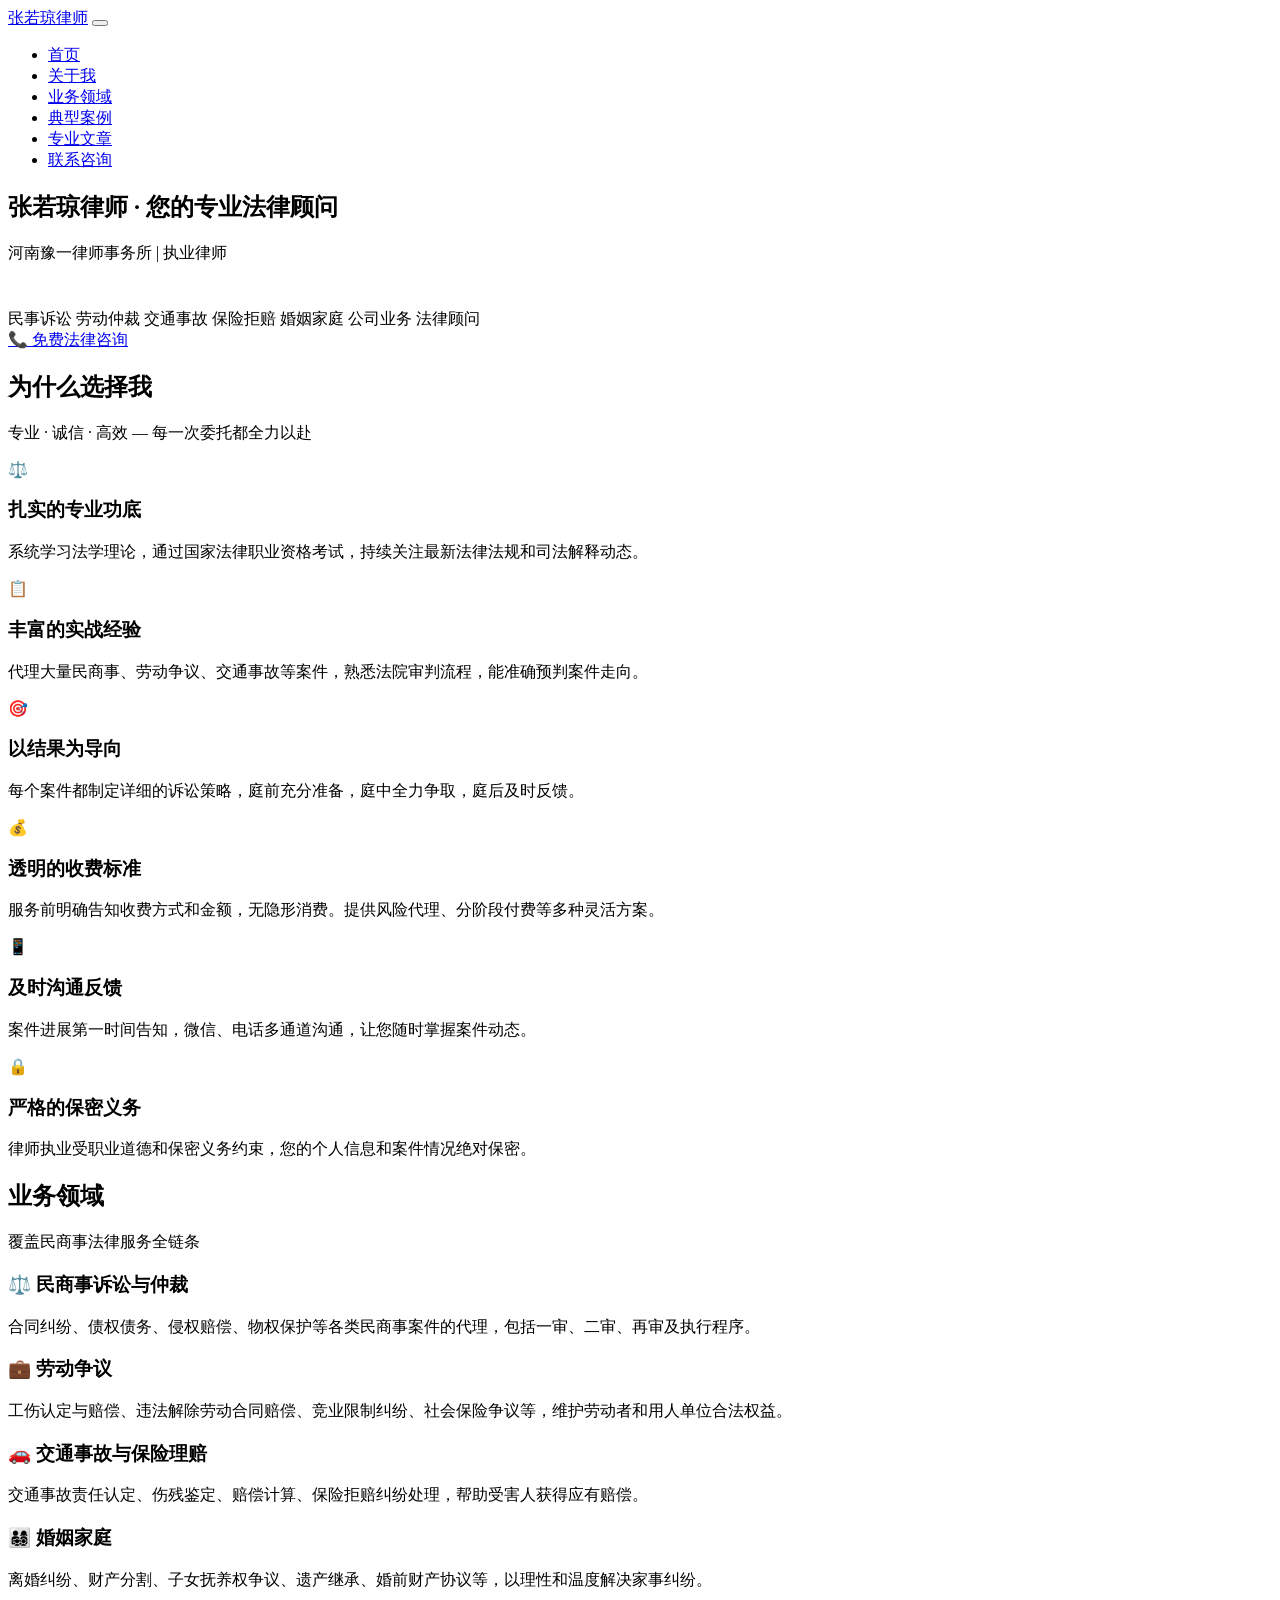
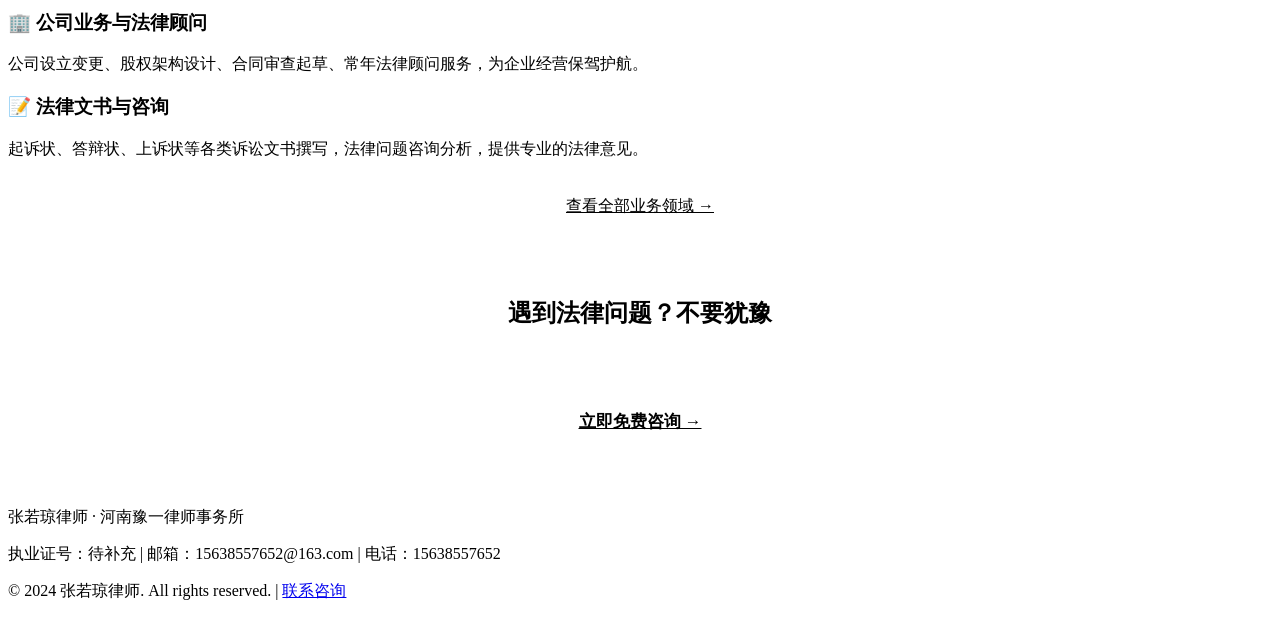
==== index.html @ 69d9a2ff "Add index.html" ====
<!DOCTYPE html>
<html lang="zh-CN">
<head>
  <meta charset="UTF-8">
  <meta name="viewport" content="width=device-width, initial-scale=1.0">
  <meta name="description" content="张若琼律师个人网站 — 专业民商事诉讼、劳动纠纷、交通事故、保险理赔、婚姻家庭、公司业务法律服务。免费法律咨询。">
  <meta name="keywords" content="张若琼,律师,民事诉讼,劳动争议,交通事故,保险拒赔,婚姻家庭,法律顾问,郑州律师">
  <title>张若琼律师 — 河南豫一律师事务所 | 专业法律服务</title>
  <link rel="stylesheet" href="css/style.css">
  <!-- Google Fonts -->
  <link rel="preconnect" href="https://fonts.googleapis.com">
  <link rel="preconnect" href="https://fonts.gstatic.com" crossorigin>
  <link href="https://fonts.googleapis.com/css2?family=Noto+Sans+SC:wght@400;500;600;700&family=Noto+Serif+SC:wght@600;700&display=swap" rel="stylesheet">
</head>
<body>
  <!-- ===== Header ===== -->
  <header class="site-header">
    <div class="header-inner">
      <a href="index.html" class="logo">张若琼<span>律师</span></a>

      <button class="hamburger" aria-label="导航菜单">
        <span></span><span></span><span></span>
      </button>

      <nav>
        <ul class="nav-links">
          <li><a href="index.html" class="active">首页</a></li>
          <li><a href="about.html">关于我</a></li>
          <li><a href="practice-areas.html">业务领域</a></li>
          <li><a href="cases.html">典型案例</a></li>
          <li><a href="articles.html">专业文章</a></li>
          <li><a href="contact.html">联系咨询</a></li>
        </ul>
      </nav>
    </div>
  </header>

  <!-- ===== Hero ===== -->
  <section class="hero">
    <div class="container">
      <h1>张若琼律师 · <span>您的专业法律顾问</span></h1>
      <p class="subtitle">河南豫一律师事务所 | 执业律师</p>
      <p class="subtitle" style="font-size:0.95rem;color:rgba(255,255,255,0.65);margin-bottom:8px;">专注民商事诉讼 · 劳动纠纷 · 交通事故 · 保险理赔 · 婚姻家庭 · 公司业务</p>
      <div class="tags">
        <span>民事诉讼</span>
        <span>劳动仲裁</span>
        <span>交通事故</span>
        <span>保险拒赔</span>
        <span>婚姻家庭</span>
        <span>公司业务</span>
        <span>法律顾问</span>
      </div>
      <a href="contact.html" class="cta">📞 免费法律咨询</a>
    </div>
  </section>

  <!-- ===== Why Choose ===== -->
  <section class="section">
    <div class="container">
      <h2 class="section-title">为什么选择我</h2>
      <p class="section-subtitle">专业 · 诚信 · 高效 — 每一次委托都全力以赴</p>

      <div class="features-grid">
        <div class="feature-card">
          <div class="icon">⚖️</div>
          <h3>扎实的专业功底</h3>
          <p>系统学习法学理论，通过国家法律职业资格考试，持续关注最新法律法规和司法解释动态。</p>
        </div>
        <div class="feature-card">
          <div class="icon">📋</div>
          <h3>丰富的实战经验</h3>
          <p>代理大量民商事、劳动争议、交通事故等案件，熟悉法院审判流程，能准确预判案件走向。</p>
        </div>
        <div class="feature-card">
          <div class="icon">🎯</div>
          <h3>以结果为导向</h3>
          <p>每个案件都制定详细的诉讼策略，庭前充分准备，庭中全力争取，庭后及时反馈。</p>
        </div>
        <div class="feature-card">
          <div class="icon">💰</div>
          <h3>透明的收费标准</h3>
          <p>服务前明确告知收费方式和金额，无隐形消费。提供风险代理、分阶段付费等多种灵活方案。</p>
        </div>
        <div class="feature-card">
          <div class="icon">📱</div>
          <h3>及时沟通反馈</h3>
          <p>案件进展第一时间告知，微信、电话多通道沟通，让您随时掌握案件动态。</p>
        </div>
        <div class="feature-card">
          <div class="icon">🔒</div>
          <h3>严格的保密义务</h3>
          <p>律师执业受职业道德和保密义务约束，您的个人信息和案件情况绝对保密。</p>
        </div>
      </div>
    </div>
  </section>

  <!-- ===== Practice Areas Preview ===== -->
  <section class="section section-alt">
    <div class="container">
      <h2 class="section-title">业务领域</h2>
      <p class="section-subtitle">覆盖民商事法律服务全链条</p>

      <div class="practice-list">
        <div class="practice-item">
          <h3>⚖️ 民商事诉讼与仲裁</h3>
          <p>合同纠纷、债权债务、侵权赔偿、物权保护等各类民商事案件的代理，包括一审、二审、再审及执行程序。</p>
        </div>
        <div class="practice-item">
          <h3>💼 劳动争议</h3>
          <p>工伤认定与赔偿、违法解除劳动合同赔偿、竞业限制纠纷、社会保险争议等，维护劳动者和用人单位合法权益。</p>
        </div>
        <div class="practice-item">
          <h3>🚗 交通事故与保险理赔</h3>
          <p>交通事故责任认定、伤残鉴定、赔偿计算、保险拒赔纠纷处理，帮助受害人获得应有赔偿。</p>
        </div>
        <div class="practice-item">
          <h3>👨‍👩‍👧‍👦 婚姻家庭</h3>
          <p>离婚纠纷、财产分割、子女抚养权争议、遗产继承、婚前财产协议等，以理性和温度解决家事纠纷。</p>
        </div>
        <div class="practice-item">
          <h3>🏢 公司业务与法律顾问</h3>
          <p>公司设立变更、股权架构设计、合同审查起草、常年法律顾问服务，为企业经营保驾护航。</p>
        </div>
        <div class="practice-item">
          <h3>📝 法律文书与咨询</h3>
          <p>起诉状、答辩状、上诉状等各类诉讼文书撰写，法律问题咨询分析，提供专业的法律意见。</p>
        </div>
      </div>

      <div style="text-align:center;margin-top:36px;">
        <a href="practice-areas.html" class="cta" style="background:var(--primary);color:var(--white);">查看全部业务领域 →</a>
      </div>
    </div>
  </section>

  <!-- ===== CTA Banner ===== -->
  <section style="background:linear-gradient(135deg,var(--primary),var(--primary-light));color:var(--white);padding:60px 0;text-align:center;">
    <div class="container">
      <h2 style="color:var(--white);font-family:var(--font-heading);margin-bottom:12px;">遇到法律问题？不要犹豫</h2>
      <p style="color:rgba(255,255,255,0.75);margin-bottom:28px;font-size:1.05rem;">首次咨询免费 · 7×24小时响应 · 严格的保密义务</p>
      <a href="contact.html" style="display:inline-block;background:var(--accent);color:var(--primary);padding:14px 44px;border-radius:var(--radius);font-size:1.05rem;font-weight:600;">立即免费咨询 →</a>
    </div>
  </section>

  <!-- ===== Footer ===== -->
  <footer class="site-footer">
    <div class="container">
      <div class="footer-brand">张若琼律师 · 河南豫一律师事务所</div>
      <p>执业证号：待补充 | 邮箱：15638557652@163.com | 电话：15638557652</p>
      <p style="margin-top:4px;">© 2024 张若琼律师. All rights reserved. | <a href="contact.html">联系咨询</a></p>
    </div>
  </footer>

  <script src="js/main.js"></script>
</body>
</html>
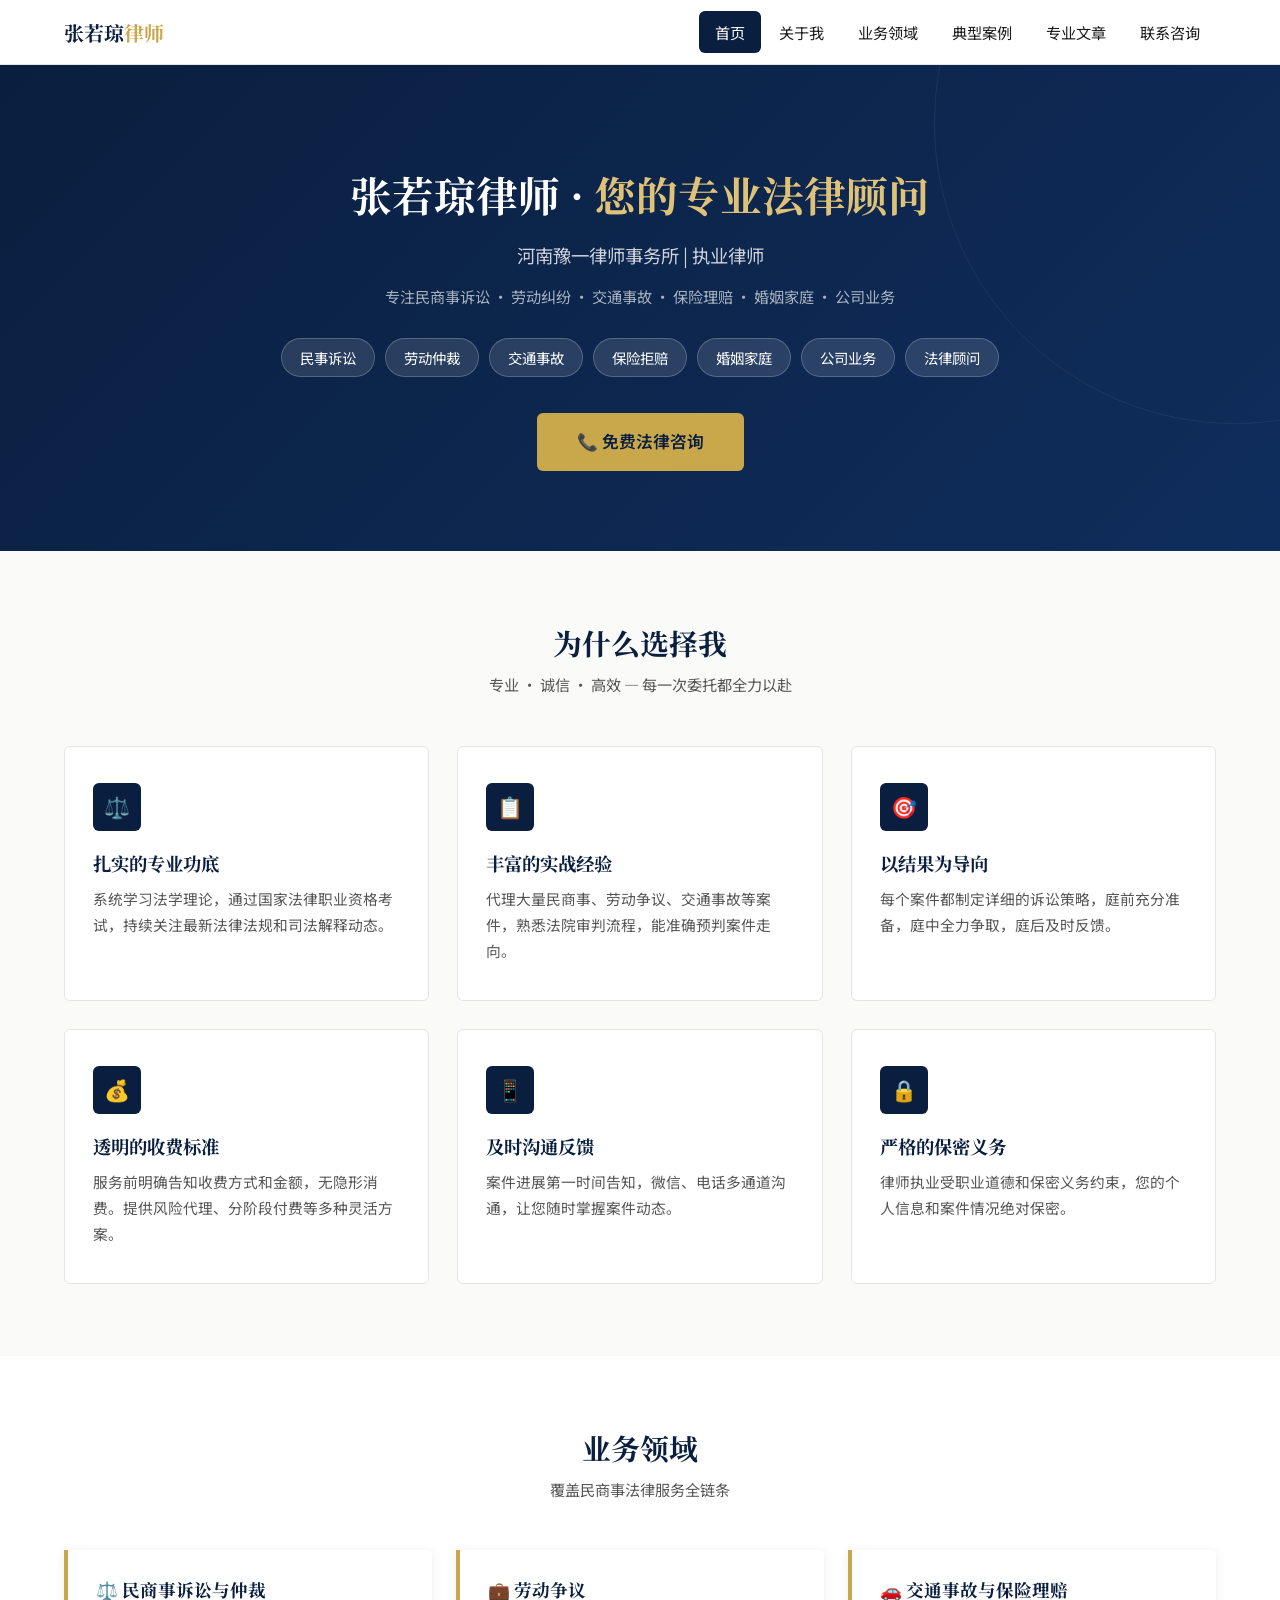
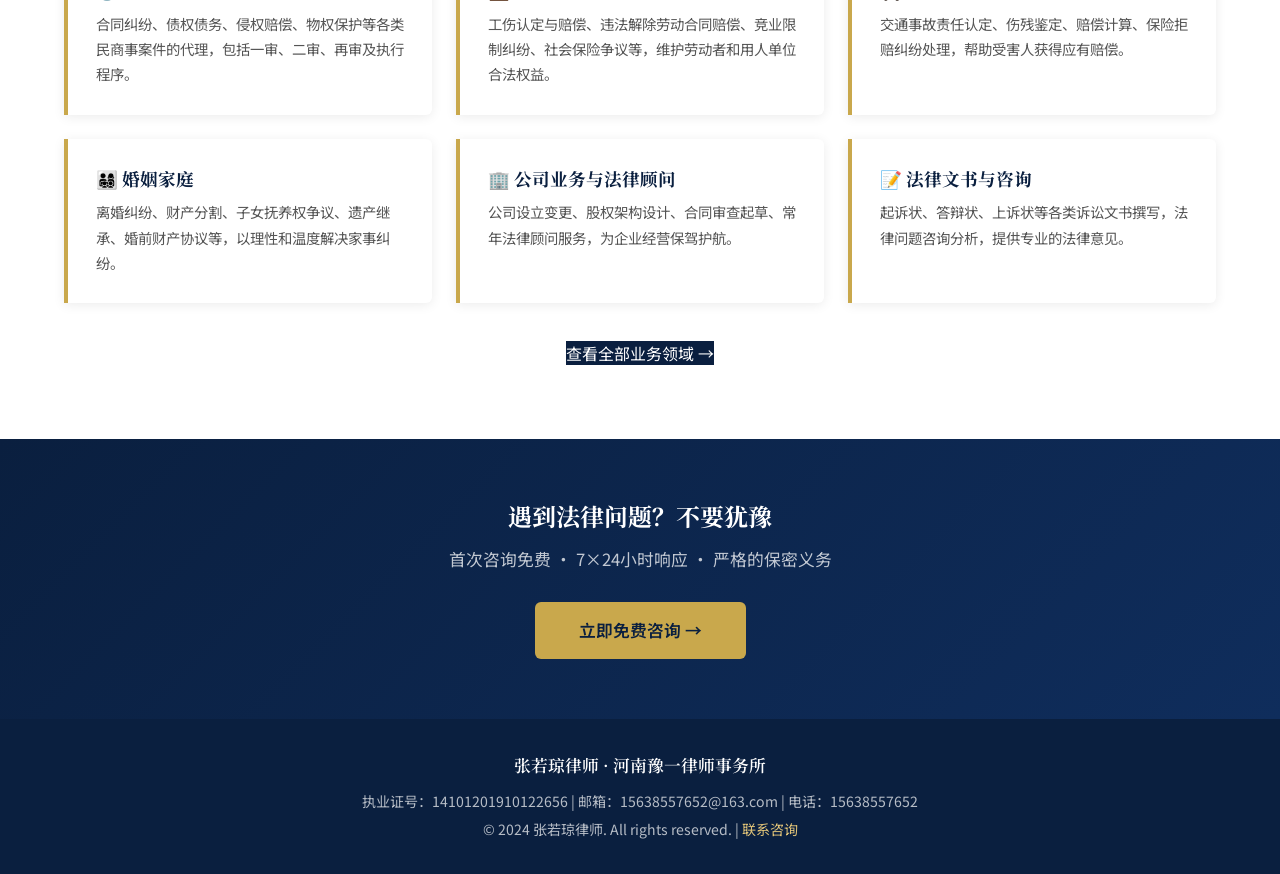
==== commit 271942c3: "Update license number and office address" ====
--- a/index.html
+++ b/index.html
@@ -147,7 +147,7 @@
   <footer class="site-footer">
     <div class="container">
       <div class="footer-brand">张若琼律师 · 河南豫一律师事务所</div>
-      <p>执业证号：待补充 | 邮箱：15638557652@163.com | 电话：15638557652</p>
+      <p>执业证号：14101201910122656 | 邮箱：15638557652@163.com | 电话：15638557652</p>
       <p style="margin-top:4px;">© 2024 张若琼律师. All rights reserved. | <a href="contact.html">联系咨询</a></p>
     </div>
   </footer>
--- a/css/style.css
+++ b/css/style.css
@@ -0,0 +1,545 @@
+/* ===== Lawyer Personal Website — Design System ===== */
+/* Deep blue + Gold, professional, responsive */
+
+:root {
+  --primary: #0a1f3f;
+  --primary-light: #0f2d5c;
+  --accent: #c9a84c;
+  --accent-light: #dfc278;
+  --text: #1a1a1a;
+  --text-light: #555;
+  --bg: #fafaf9;
+  --white: #ffffff;
+  --gray-100: #f5f5f4;
+  --gray-200: #e7e5e4;
+  --gray-300: #d6d3d1;
+  --font-heading: "Noto Serif SC", "STSong", "SimSun", "Songti SC", serif;
+  --font-body: "Noto Sans SC", "PingFang SC", "Microsoft YaHei", sans-serif;
+  --max-width: 1200px;
+  --radius: 6px;
+  --shadow: 0 2px 12px rgba(0,0,0,0.08);
+  --shadow-hover: 0 6px 24px rgba(0,0,0,0.12);
+}
+
+* { box-sizing: border-box; margin: 0; padding: 0; }
+
+html { font-size: 16px; scroll-behavior: smooth; }
+
+body {
+  font-family: var(--font-body);
+  color: var(--text);
+  background: var(--bg);
+  line-height: 1.75;
+  -webkit-font-smoothing: antialiased;
+}
+
+h1, h2, h3, h4 {
+  font-family: var(--font-heading);
+  color: var(--primary);
+  line-height: 1.4;
+}
+
+a { color: var(--primary); text-decoration: none; transition: color .2s; }
+a:hover { color: var(--accent); }
+
+img { max-width: 100%; height: auto; }
+
+.container { max-width: var(--max-width); margin: 0 auto; padding: 0 24px; }
+
+/* ===== Header & Navigation ===== */
+.site-header {
+  background: var(--white);
+  border-bottom: 1px solid var(--gray-200);
+  position: sticky;
+  top: 0;
+  z-index: 100;
+  box-shadow: 0 1px 4px rgba(0,0,0,0.04);
+}
+
+.header-inner {
+  display: flex;
+  align-items: center;
+  justify-content: space-between;
+  max-width: var(--max-width);
+  margin: 0 auto;
+  padding: 0 24px;
+  height: 64px;
+}
+
+.logo {
+  font-family: var(--font-heading);
+  font-size: 1.25rem;
+  font-weight: 700;
+  color: var(--primary);
+  white-space: nowrap;
+}
+.logo span { color: var(--accent); }
+
+.nav-links { display: flex; list-style: none; gap: 2px; }
+
+.nav-links a {
+  display: block;
+  padding: 8px 16px;
+  border-radius: var(--radius);
+  font-size: 0.95rem;
+  color: var(--text);
+  transition: all .2s;
+}
+.nav-links a:hover,
+.nav-links a.active {
+  background: var(--primary);
+  color: var(--white);
+}
+
+.hamburger {
+  display: none;
+  flex-direction: column;
+  gap: 5px;
+  cursor: pointer;
+  background: none;
+  border: none;
+  padding: 4px;
+}
+.hamburger span {
+  display: block;
+  width: 24px;
+  height: 2px;
+  background: var(--primary);
+  border-radius: 2px;
+  transition: all .3s;
+}
+
+/* ===== Hero (Home) ===== */
+.hero {
+  background: linear-gradient(135deg, var(--primary) 0%, var(--primary-light) 100%);
+  color: var(--white);
+  padding: 100px 0 80px;
+  text-align: center;
+  position: relative;
+  overflow: hidden;
+}
+.hero::after {
+  content: '';
+  position: absolute;
+  top: -50%;
+  right: -20%;
+  width: 600px;
+  height: 600px;
+  border-radius: 50%;
+  border: 1px solid rgba(255,255,255,0.06);
+  pointer-events: none;
+}
+.hero h1 {
+  font-size: 2.6rem;
+  color: var(--white);
+  margin-bottom: 16px;
+  position: relative;
+  z-index: 1;
+}
+.hero h1 span { color: var(--accent-light); }
+.hero .subtitle {
+  font-size: 1.15rem;
+  color: rgba(255,255,255,0.8);
+  margin-bottom: 12px;
+  position: relative;
+  z-index: 1;
+}
+.hero .tags {
+  display: flex;
+  flex-wrap: wrap;
+  justify-content: center;
+  gap: 10px;
+  margin: 28px 0 36px;
+  position: relative;
+  z-index: 1;
+}
+.hero .tags span {
+  background: rgba(255,255,255,0.12);
+  border: 1px solid rgba(255,255,255,0.2);
+  padding: 6px 18px;
+  border-radius: 20px;
+  font-size: 0.9rem;
+}
+.hero .cta {
+  display: inline-block;
+  background: var(--accent);
+  color: var(--primary);
+  padding: 14px 40px;
+  border-radius: var(--radius);
+  font-size: 1.05rem;
+  font-weight: 600;
+  position: relative;
+  z-index: 1;
+  transition: all .25s;
+}
+.hero .cta:hover {
+  background: var(--accent-light);
+  transform: translateY(-2px);
+  box-shadow: 0 4px 20px rgba(201,168,76,0.4);
+}
+
+/* ===== Section Common ===== */
+.section {
+  padding: 72px 0;
+}
+.section-title {
+  text-align: center;
+  font-size: 1.8rem;
+  margin-bottom: 8px;
+}
+.section-subtitle {
+  text-align: center;
+  color: var(--text-light);
+  margin-bottom: 48px;
+  font-size: 0.95rem;
+}
+.section-alt { background: var(--white); }
+
+/* ===== Features Grid ===== */
+.features-grid {
+  display: grid;
+  grid-template-columns: repeat(auto-fit, minmax(280px, 1fr));
+  gap: 28px;
+}
+
+.feature-card {
+  background: var(--white);
+  border: 1px solid var(--gray-200);
+  border-radius: var(--radius);
+  padding: 36px 28px;
+  transition: all .25s;
+}
+.feature-card:hover {
+  box-shadow: var(--shadow-hover);
+  border-color: var(--accent);
+}
+.feature-card .icon {
+  width: 48px;
+  height: 48px;
+  border-radius: var(--radius);
+  background: var(--primary);
+  color: var(--white);
+  display: flex;
+  align-items: center;
+  justify-content: center;
+  font-size: 1.3rem;
+  margin-bottom: 20px;
+}
+.feature-card h3 {
+  font-size: 1.15rem;
+  margin-bottom: 10px;
+}
+.feature-card p {
+  color: var(--text-light);
+  font-size: 0.92rem;
+}
+
+/* ===== Practice Areas ===== */
+.practice-list {
+  display: grid;
+  grid-template-columns: repeat(auto-fit, minmax(320px, 1fr));
+  gap: 24px;
+}
+
+.practice-item {
+  background: var(--white);
+  border-left: 4px solid var(--accent);
+  border-radius: 0 var(--radius) var(--radius) 0;
+  padding: 28px;
+  box-shadow: var(--shadow);
+  transition: all .25s;
+}
+.practice-item:hover {
+  transform: translateX(4px);
+  box-shadow: var(--shadow-hover);
+}
+.practice-item h3 {
+  font-size: 1.1rem;
+  margin-bottom: 8px;
+  color: var(--primary);
+}
+.practice-item p {
+  color: var(--text-light);
+  font-size: 0.9rem;
+}
+
+/* ===== Cases Table ===== */
+.cases-table {
+  width: 100%;
+  background: var(--white);
+  border-radius: var(--radius);
+  overflow: hidden;
+  box-shadow: var(--shadow);
+  border-collapse: collapse;
+}
+.cases-table thead {
+  background: var(--primary);
+  color: var(--white);
+}
+.cases-table th {
+  padding: 14px 20px;
+  text-align: left;
+  font-weight: 500;
+  font-size: 0.92rem;
+}
+.cases-table td {
+  padding: 14px 20px;
+  border-bottom: 1px solid var(--gray-200);
+  font-size: 0.92rem;
+}
+.cases-table tr:last-child td { border-bottom: none; }
+.cases-table .result-win {
+  color: #16a34a;
+  font-weight: 600;
+}
+.cases-table .result-settle {
+  color: var(--accent);
+  font-weight: 600;
+}
+
+/* ===== Articles ===== */
+.articles-grid {
+  display: grid;
+  grid-template-columns: repeat(auto-fit, minmax(340px, 1fr));
+  gap: 28px;
+}
+
+.article-card {
+  background: var(--white);
+  border-radius: var(--radius);
+  overflow: hidden;
+  box-shadow: var(--shadow);
+  transition: all .25s;
+}
+.article-card:hover { box-shadow: var(--shadow-hover); }
+.article-card .article-body { padding: 24px; }
+.article-card .article-date {
+  font-size: 0.82rem;
+  color: var(--text-light);
+  margin-bottom: 8px;
+}
+.article-card h3 {
+  font-size: 1.08rem;
+  margin-bottom: 8px;
+}
+.article-card h3 a { color: var(--primary); }
+.article-card h3 a:hover { color: var(--accent); }
+.article-card .article-excerpt {
+  font-size: 0.9rem;
+  color: var(--text-light);
+  display: -webkit-box;
+  -webkit-line-clamp: 3;
+  -webkit-box-orient: vertical;
+  overflow: hidden;
+}
+.article-card .article-tag {
+  display: inline-block;
+  background: var(--gray-100);
+  color: var(--text-light);
+  padding: 2px 10px;
+  border-radius: 12px;
+  font-size: 0.8rem;
+  margin-top: 12px;
+}
+
+/* ===== About Page ===== */
+.about-profile {
+  display: flex;
+  gap: 48px;
+  align-items: flex-start;
+}
+.about-photo {
+  flex-shrink: 0;
+  width: 260px;
+  height: 320px;
+  border-radius: var(--radius);
+  background: var(--gray-200);
+  display: flex;
+  align-items: center;
+  justify-content: center;
+  color: var(--text-light);
+  font-size: 0.88rem;
+  overflow: hidden;
+}
+.about-info h2 {
+  font-size: 1.6rem;
+  margin-bottom: 4px;
+}
+.about-info .position {
+  color: var(--accent);
+  font-weight: 500;
+  margin-bottom: 20px;
+}
+.about-info .bio { margin-bottom: 24px; }
+.about-info .bio p { margin-bottom: 12px; color: var(--text-light); }
+.about-meta {
+  list-style: none;
+  display: grid;
+  grid-template-columns: repeat(auto-fit, minmax(200px, 1fr));
+  gap: 12px;
+}
+.about-meta li {
+  display: flex;
+  gap: 8px;
+  font-size: 0.9rem;
+}
+.about-meta li .label { color: var(--text-light); min-width: 50px; }
+
+/* ===== Contact ===== */
+.contact-grid {
+  display: grid;
+  grid-template-columns: 1fr 1fr;
+  gap: 48px;
+}
+.contact-info h3 {
+  font-size: 1.3rem;
+  margin-bottom: 20px;
+}
+.contact-item {
+  display: flex;
+  align-items: center;
+  gap: 14px;
+  margin-bottom: 18px;
+  font-size: 0.95rem;
+}
+.contact-item .icon-box {
+  width: 44px;
+  height: 44px;
+  background: var(--primary);
+  border-radius: var(--radius);
+  display: flex;
+  align-items: center;
+  justify-content: center;
+  color: var(--white);
+  font-size: 1.1rem;
+  flex-shrink: 0;
+}
+.qr-box {
+  background: var(--gray-100);
+  border-radius: var(--radius);
+  width: 200px;
+  height: 200px;
+  display: flex;
+  align-items: center;
+  justify-content: center;
+  color: var(--text-light);
+  font-size: 0.85rem;
+  margin-top: 12px;
+}
+
+.contact-form {
+  background: var(--white);
+  padding: 36px;
+  border-radius: var(--radius);
+  box-shadow: var(--shadow);
+}
+.contact-form h3 {
+  font-size: 1.2rem;
+  margin-bottom: 24px;
+}
+.form-group { margin-bottom: 18px; }
+.form-group label {
+  display: block;
+  font-size: 0.9rem;
+  margin-bottom: 6px;
+  color: var(--text);
+}
+.form-group input,
+.form-group select,
+.form-group textarea {
+  width: 100%;
+  padding: 10px 14px;
+  border: 1px solid var(--gray-300);
+  border-radius: var(--radius);
+  font-size: 0.95rem;
+  font-family: var(--font-body);
+  transition: border .2s;
+}
+.form-group input:focus,
+.form-group select:focus,
+.form-group textarea:focus {
+  outline: none;
+  border-color: var(--accent);
+  box-shadow: 0 0 0 3px rgba(201,168,76,0.15);
+}
+.form-group textarea { resize: vertical; min-height: 120px; }
+
+.btn-submit {
+  width: 100%;
+  padding: 12px;
+  background: var(--primary);
+  color: var(--white);
+  border: none;
+  border-radius: var(--radius);
+  font-size: 1rem;
+  font-weight: 600;
+  cursor: pointer;
+  transition: all .2s;
+}
+.btn-submit:hover { background: var(--primary-light); }
+
+/* ===== Footer ===== */
+.site-footer {
+  background: var(--primary);
+  color: rgba(255,255,255,0.7);
+  padding: 32px 0;
+  text-align: center;
+  font-size: 0.88rem;
+}
+.site-footer .footer-brand {
+  color: var(--white);
+  font-family: var(--font-heading);
+  font-size: 1.05rem;
+  margin-bottom: 8px;
+  font-weight: 600;
+}
+.site-footer a { color: var(--accent-light); }
+
+/* ===== Breadcrumb ===== */
+.breadcrumb {
+  background: var(--gray-100);
+  padding: 14px 0;
+  font-size: 0.88rem;
+  color: var(--text-light);
+}
+.breadcrumb a { color: var(--primary); }
+.breadcrumb span { margin: 0 6px; }
+
+/* ===== Responsive ===== */
+@media (max-width: 768px) {
+  .hero { padding: 64px 0 48px; }
+  .hero h1 { font-size: 1.75rem; }
+  .hero .tags { gap: 8px; }
+  .hero .tags span { font-size: 0.8rem; padding: 4px 12px; }
+
+  .nav-links {
+    display: none;
+    flex-direction: column;
+    position: absolute;
+    top: 64px;
+    left: 0;
+    right: 0;
+    background: var(--white);
+    border-bottom: 2px solid var(--gray-200);
+    padding: 12px 0;
+  }
+  .nav-links.open { display: flex; }
+  .hamburger { display: flex; }
+
+  .about-profile { flex-direction: column; align-items: center; text-align: center; }
+  .about-photo { width: 200px; height: 250px; }
+
+  .contact-grid { grid-template-columns: 1fr; }
+
+  .cases-table { display: block; overflow-x: auto; }
+
+  .section { padding: 48px 0; }
+  .section-title { font-size: 1.4rem; }
+}
+
+@media (max-width: 480px) {
+  .hero h1 { font-size: 1.5rem; }
+  .features-grid,
+  .practice-list,
+  .articles-grid { grid-template-columns: 1fr; }
+}
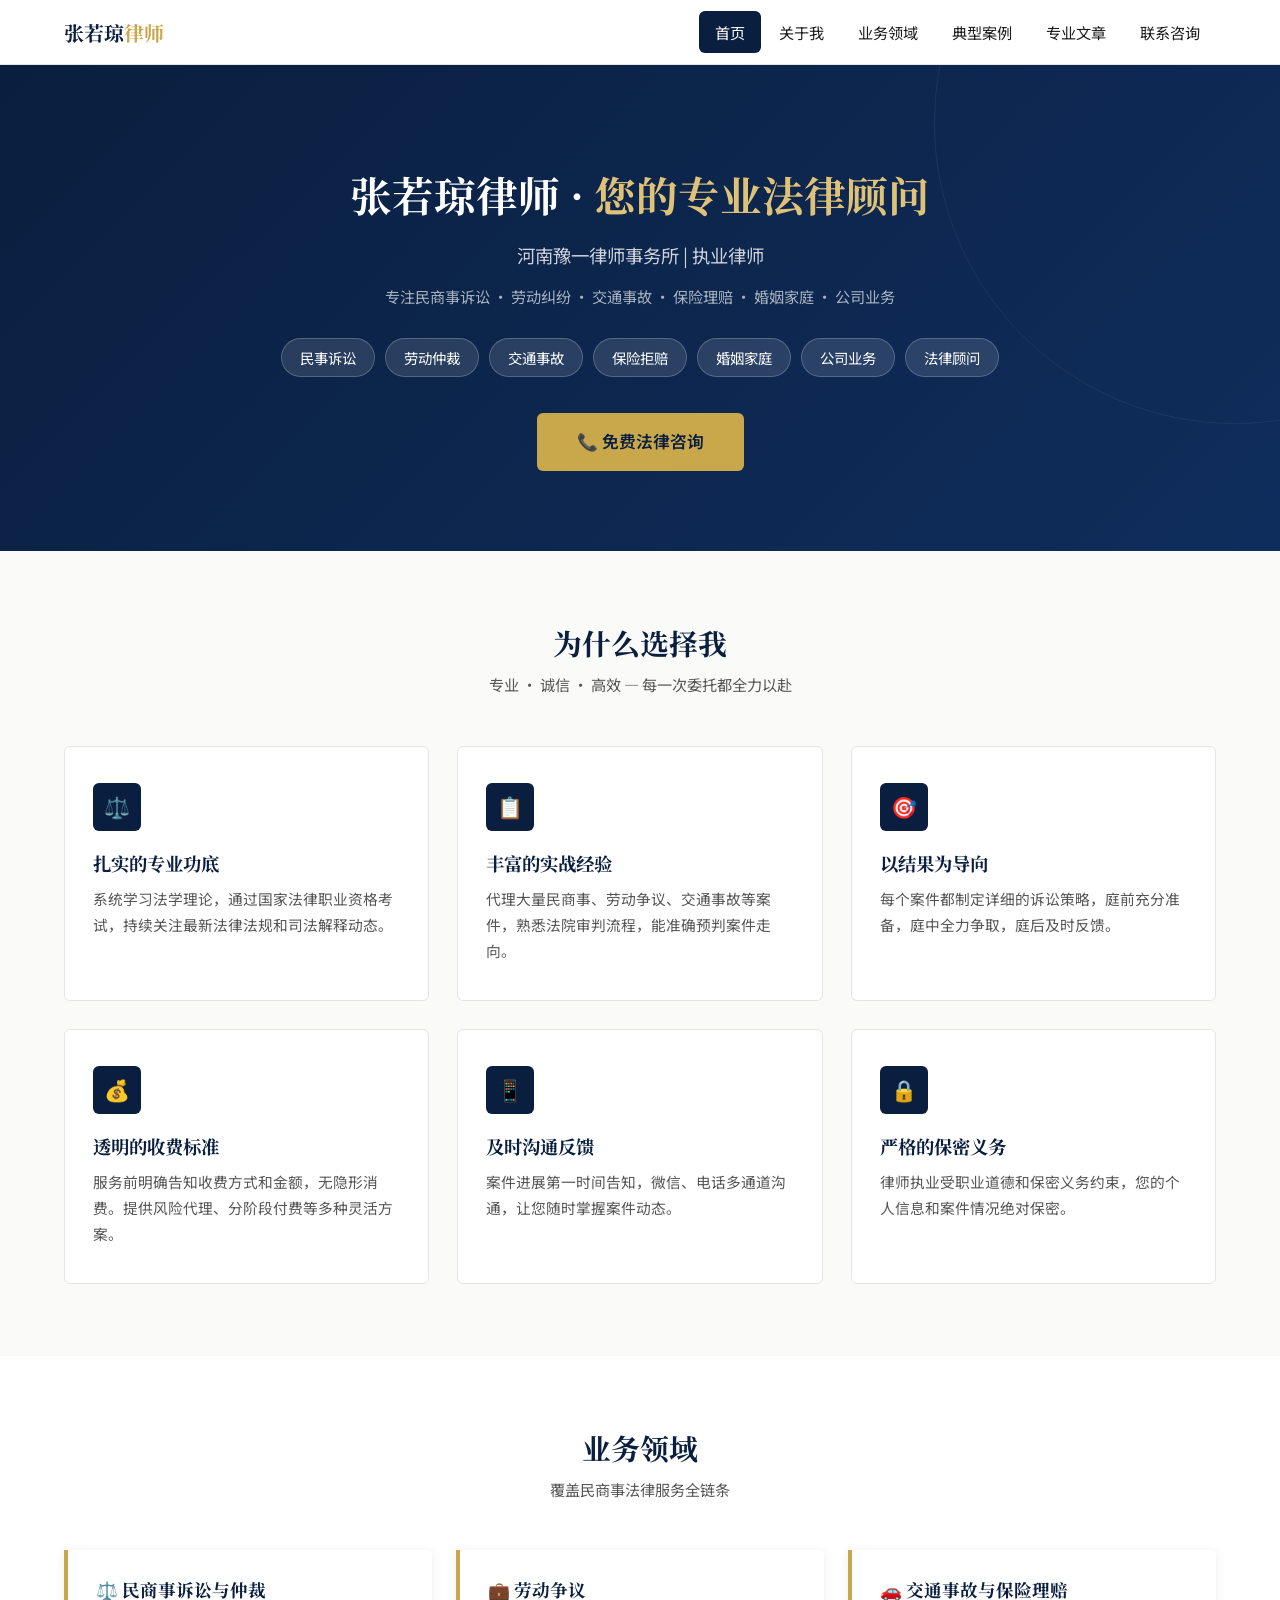
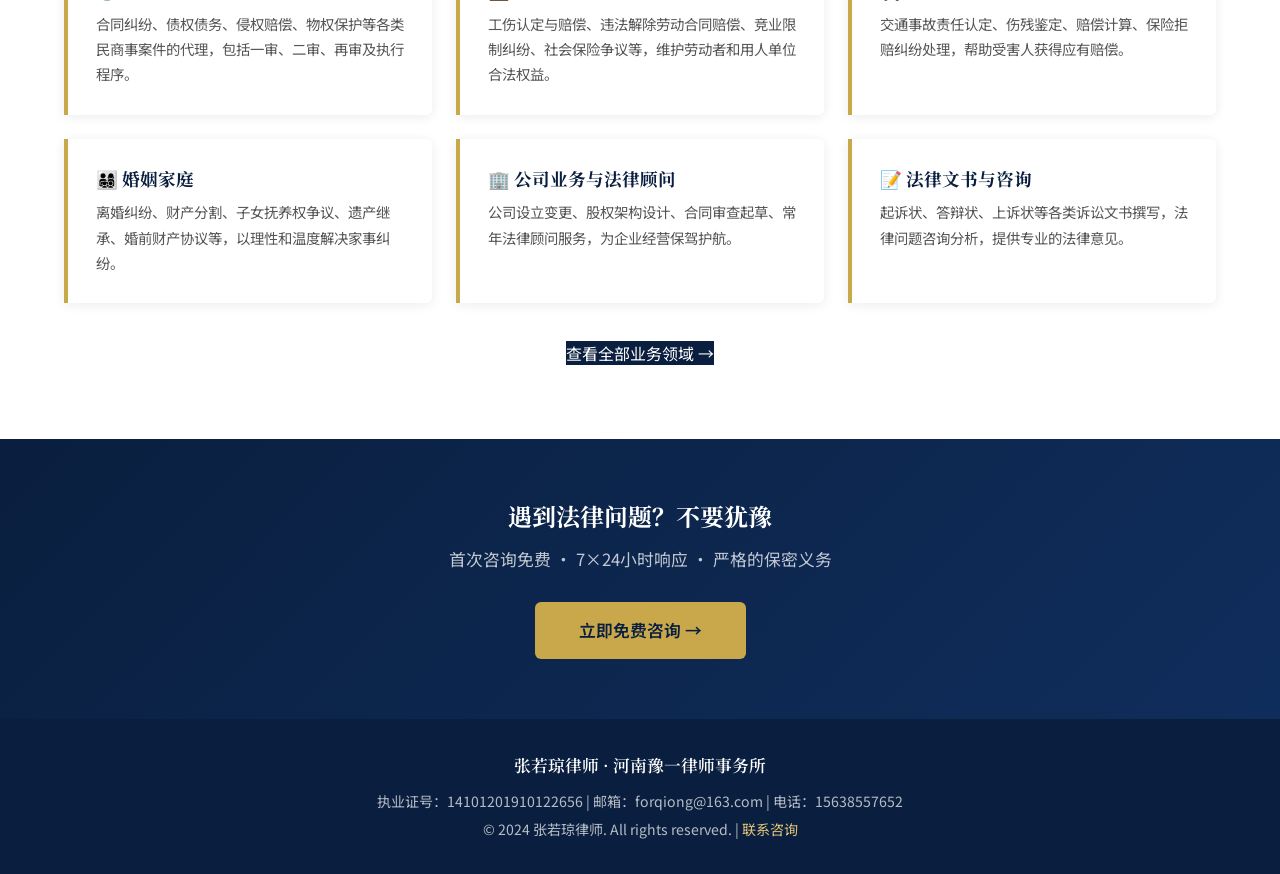
==== commit 51b786f6: "邮箱更新为 forqiong@163.com" ====
--- a/index.html
+++ b/index.html
@@ -1,157 +1,157 @@
-<!DOCTYPE html>
-<html lang="zh-CN">
-<head>
-  <meta charset="UTF-8">
-  <meta name="viewport" content="width=device-width, initial-scale=1.0">
-  <meta name="description" content="张若琼律师个人网站 — 专业民商事诉讼、劳动纠纷、交通事故、保险理赔、婚姻家庭、公司业务法律服务。免费法律咨询。">
-  <meta name="keywords" content="张若琼,律师,民事诉讼,劳动争议,交通事故,保险拒赔,婚姻家庭,法律顾问,郑州律师">
-  <title>张若琼律师 — 河南豫一律师事务所 | 专业法律服务</title>
-  <link rel="stylesheet" href="css/style.css">
-  <!-- Google Fonts -->
-  <link rel="preconnect" href="https://fonts.googleapis.com">
-  <link rel="preconnect" href="https://fonts.gstatic.com" crossorigin>
-  <link href="https://fonts.googleapis.com/css2?family=Noto+Sans+SC:wght@400;500;600;700&family=Noto+Serif+SC:wght@600;700&display=swap" rel="stylesheet">
-</head>
-<body>
-  <!-- ===== Header ===== -->
-  <header class="site-header">
-    <div class="header-inner">
-      <a href="index.html" class="logo">张若琼<span>律师</span></a>
-
-      <button class="hamburger" aria-label="导航菜单">
-        <span></span><span></span><span></span>
-      </button>
-
-      <nav>
-        <ul class="nav-links">
-          <li><a href="index.html" class="active">首页</a></li>
-          <li><a href="about.html">关于我</a></li>
-          <li><a href="practice-areas.html">业务领域</a></li>
-          <li><a href="cases.html">典型案例</a></li>
-          <li><a href="articles.html">专业文章</a></li>
-          <li><a href="contact.html">联系咨询</a></li>
-        </ul>
-      </nav>
-    </div>
-  </header>
-
-  <!-- ===== Hero ===== -->
-  <section class="hero">
-    <div class="container">
-      <h1>张若琼律师 · <span>您的专业法律顾问</span></h1>
-      <p class="subtitle">河南豫一律师事务所 | 执业律师</p>
-      <p class="subtitle" style="font-size:0.95rem;color:rgba(255,255,255,0.65);margin-bottom:8px;">专注民商事诉讼 · 劳动纠纷 · 交通事故 · 保险理赔 · 婚姻家庭 · 公司业务</p>
-      <div class="tags">
-        <span>民事诉讼</span>
-        <span>劳动仲裁</span>
-        <span>交通事故</span>
-        <span>保险拒赔</span>
-        <span>婚姻家庭</span>
-        <span>公司业务</span>
-        <span>法律顾问</span>
-      </div>
-      <a href="contact.html" class="cta">📞 免费法律咨询</a>
-    </div>
-  </section>
-
-  <!-- ===== Why Choose ===== -->
-  <section class="section">
-    <div class="container">
-      <h2 class="section-title">为什么选择我</h2>
-      <p class="section-subtitle">专业 · 诚信 · 高效 — 每一次委托都全力以赴</p>
-
-      <div class="features-grid">
-        <div class="feature-card">
-          <div class="icon">⚖️</div>
-          <h3>扎实的专业功底</h3>
-          <p>系统学习法学理论，通过国家法律职业资格考试，持续关注最新法律法规和司法解释动态。</p>
-        </div>
-        <div class="feature-card">
-          <div class="icon">📋</div>
-          <h3>丰富的实战经验</h3>
-          <p>代理大量民商事、劳动争议、交通事故等案件，熟悉法院审判流程，能准确预判案件走向。</p>
-        </div>
-        <div class="feature-card">
-          <div class="icon">🎯</div>
-          <h3>以结果为导向</h3>
-          <p>每个案件都制定详细的诉讼策略，庭前充分准备，庭中全力争取，庭后及时反馈。</p>
-        </div>
-        <div class="feature-card">
-          <div class="icon">💰</div>
-          <h3>透明的收费标准</h3>
-          <p>服务前明确告知收费方式和金额，无隐形消费。提供风险代理、分阶段付费等多种灵活方案。</p>
-        </div>
-        <div class="feature-card">
-          <div class="icon">📱</div>
-          <h3>及时沟通反馈</h3>
-          <p>案件进展第一时间告知，微信、电话多通道沟通，让您随时掌握案件动态。</p>
-        </div>
-        <div class="feature-card">
-          <div class="icon">🔒</div>
-          <h3>严格的保密义务</h3>
-          <p>律师执业受职业道德和保密义务约束，您的个人信息和案件情况绝对保密。</p>
-        </div>
-      </div>
-    </div>
-  </section>
-
-  <!-- ===== Practice Areas Preview ===== -->
-  <section class="section section-alt">
-    <div class="container">
-      <h2 class="section-title">业务领域</h2>
-      <p class="section-subtitle">覆盖民商事法律服务全链条</p>
-
-      <div class="practice-list">
-        <div class="practice-item">
-          <h3>⚖️ 民商事诉讼与仲裁</h3>
-          <p>合同纠纷、债权债务、侵权赔偿、物权保护等各类民商事案件的代理，包括一审、二审、再审及执行程序。</p>
-        </div>
-        <div class="practice-item">
-          <h3>💼 劳动争议</h3>
-          <p>工伤认定与赔偿、违法解除劳动合同赔偿、竞业限制纠纷、社会保险争议等，维护劳动者和用人单位合法权益。</p>
-        </div>
-        <div class="practice-item">
-          <h3>🚗 交通事故与保险理赔</h3>
-          <p>交通事故责任认定、伤残鉴定、赔偿计算、保险拒赔纠纷处理，帮助受害人获得应有赔偿。</p>
-        </div>
-        <div class="practice-item">
-          <h3>👨‍👩‍👧‍👦 婚姻家庭</h3>
-          <p>离婚纠纷、财产分割、子女抚养权争议、遗产继承、婚前财产协议等，以理性和温度解决家事纠纷。</p>
-        </div>
-        <div class="practice-item">
-          <h3>🏢 公司业务与法律顾问</h3>
-          <p>公司设立变更、股权架构设计、合同审查起草、常年法律顾问服务，为企业经营保驾护航。</p>
-        </div>
-        <div class="practice-item">
-          <h3>📝 法律文书与咨询</h3>
-          <p>起诉状、答辩状、上诉状等各类诉讼文书撰写，法律问题咨询分析，提供专业的法律意见。</p>
-        </div>
-      </div>
-
-      <div style="text-align:center;margin-top:36px;">
-        <a href="practice-areas.html" class="cta" style="background:var(--primary);color:var(--white);">查看全部业务领域 →</a>
-      </div>
-    </div>
-  </section>
-
-  <!-- ===== CTA Banner ===== -->
-  <section style="background:linear-gradient(135deg,var(--primary),var(--primary-light));color:var(--white);padding:60px 0;text-align:center;">
-    <div class="container">
-      <h2 style="color:var(--white);font-family:var(--font-heading);margin-bottom:12px;">遇到法律问题？不要犹豫</h2>
-      <p style="color:rgba(255,255,255,0.75);margin-bottom:28px;font-size:1.05rem;">首次咨询免费 · 7×24小时响应 · 严格的保密义务</p>
-      <a href="contact.html" style="display:inline-block;background:var(--accent);color:var(--primary);padding:14px 44px;border-radius:var(--radius);font-size:1.05rem;font-weight:600;">立即免费咨询 →</a>
-    </div>
-  </section>
-
-  <!-- ===== Footer ===== -->
-  <footer class="site-footer">
-    <div class="container">
-      <div class="footer-brand">张若琼律师 · 河南豫一律师事务所</div>
-      <p>执业证号：14101201910122656 | 邮箱：15638557652@163.com | 电话：15638557652</p>
-      <p style="margin-top:4px;">© 2024 张若琼律师. All rights reserved. | <a href="contact.html">联系咨询</a></p>
-    </div>
-  </footer>
-
-  <script src="js/main.js"></script>
-</body>
-</html>
+<!DOCTYPE html>
+<html lang="zh-CN">
+<head>
+  <meta charset="UTF-8">
+  <meta name="viewport" content="width=device-width, initial-scale=1.0">
+  <meta name="description" content="张若琼律师个人网站 — 专业民商事诉讼、劳动纠纷、交通事故、保险理赔、婚姻家庭、公司业务法律服务。免费法律咨询。">
+  <meta name="keywords" content="张若琼,律师,民事诉讼,劳动争议,交通事故,保险拒赔,婚姻家庭,法律顾问,郑州律师">
+  <title>张若琼律师 — 河南豫一律师事务所 | 专业法律服务</title>
+  <link rel="stylesheet" href="css/style.css">
+  <!-- Google Fonts -->
+  <link rel="preconnect" href="https://fonts.googleapis.com">
+  <link rel="preconnect" href="https://fonts.gstatic.com" crossorigin>
+  <link href="https://fonts.googleapis.com/css2?family=Noto+Sans+SC:wght@400;500;600;700&family=Noto+Serif+SC:wght@600;700&display=swap" rel="stylesheet">
+</head>
+<body>
+  <!-- ===== Header ===== -->
+  <header class="site-header">
+    <div class="header-inner">
+      <a href="index.html" class="logo">张若琼<span>律师</span></a>
+
+      <button class="hamburger" aria-label="导航菜单">
+        <span></span><span></span><span></span>
+      </button>
+
+      <nav>
+        <ul class="nav-links">
+          <li><a href="index.html" class="active">首页</a></li>
+          <li><a href="about.html">关于我</a></li>
+          <li><a href="practice-areas.html">业务领域</a></li>
+          <li><a href="cases.html">典型案例</a></li>
+          <li><a href="articles.html">专业文章</a></li>
+          <li><a href="contact.html">联系咨询</a></li>
+        </ul>
+      </nav>
+    </div>
+  </header>
+
+  <!-- ===== Hero ===== -->
+  <section class="hero">
+    <div class="container">
+      <h1>张若琼律师 · <span>您的专业法律顾问</span></h1>
+      <p class="subtitle">河南豫一律师事务所 | 执业律师</p>
+      <p class="subtitle" style="font-size:0.95rem;color:rgba(255,255,255,0.65);margin-bottom:8px;">专注民商事诉讼 · 劳动纠纷 · 交通事故 · 保险理赔 · 婚姻家庭 · 公司业务</p>
+      <div class="tags">
+        <span>民事诉讼</span>
+        <span>劳动仲裁</span>
+        <span>交通事故</span>
+        <span>保险拒赔</span>
+        <span>婚姻家庭</span>
+        <span>公司业务</span>
+        <span>法律顾问</span>
+      </div>
+      <a href="contact.html" class="cta">📞 免费法律咨询</a>
+    </div>
+  </section>
+
+  <!-- ===== Why Choose ===== -->
+  <section class="section">
+    <div class="container">
+      <h2 class="section-title">为什么选择我</h2>
+      <p class="section-subtitle">专业 · 诚信 · 高效 — 每一次委托都全力以赴</p>
+
+      <div class="features-grid">
+        <div class="feature-card">
+          <div class="icon">⚖️</div>
+          <h3>扎实的专业功底</h3>
+          <p>系统学习法学理论，通过国家法律职业资格考试，持续关注最新法律法规和司法解释动态。</p>
+        </div>
+        <div class="feature-card">
+          <div class="icon">📋</div>
+          <h3>丰富的实战经验</h3>
+          <p>代理大量民商事、劳动争议、交通事故等案件，熟悉法院审判流程，能准确预判案件走向。</p>
+        </div>
+        <div class="feature-card">
+          <div class="icon">🎯</div>
+          <h3>以结果为导向</h3>
+          <p>每个案件都制定详细的诉讼策略，庭前充分准备，庭中全力争取，庭后及时反馈。</p>
+        </div>
+        <div class="feature-card">
+          <div class="icon">💰</div>
+          <h3>透明的收费标准</h3>
+          <p>服务前明确告知收费方式和金额，无隐形消费。提供风险代理、分阶段付费等多种灵活方案。</p>
+        </div>
+        <div class="feature-card">
+          <div class="icon">📱</div>
+          <h3>及时沟通反馈</h3>
+          <p>案件进展第一时间告知，微信、电话多通道沟通，让您随时掌握案件动态。</p>
+        </div>
+        <div class="feature-card">
+          <div class="icon">🔒</div>
+          <h3>严格的保密义务</h3>
+          <p>律师执业受职业道德和保密义务约束，您的个人信息和案件情况绝对保密。</p>
+        </div>
+      </div>
+    </div>
+  </section>
+
+  <!-- ===== Practice Areas Preview ===== -->
+  <section class="section section-alt">
+    <div class="container">
+      <h2 class="section-title">业务领域</h2>
+      <p class="section-subtitle">覆盖民商事法律服务全链条</p>
+
+      <div class="practice-list">
+        <div class="practice-item">
+          <h3>⚖️ 民商事诉讼与仲裁</h3>
+          <p>合同纠纷、债权债务、侵权赔偿、物权保护等各类民商事案件的代理，包括一审、二审、再审及执行程序。</p>
+        </div>
+        <div class="practice-item">
+          <h3>💼 劳动争议</h3>
+          <p>工伤认定与赔偿、违法解除劳动合同赔偿、竞业限制纠纷、社会保险争议等，维护劳动者和用人单位合法权益。</p>
+        </div>
+        <div class="practice-item">
+          <h3>🚗 交通事故与保险理赔</h3>
+          <p>交通事故责任认定、伤残鉴定、赔偿计算、保险拒赔纠纷处理，帮助受害人获得应有赔偿。</p>
+        </div>
+        <div class="practice-item">
+          <h3>👨‍👩‍👧‍👦 婚姻家庭</h3>
+          <p>离婚纠纷、财产分割、子女抚养权争议、遗产继承、婚前财产协议等，以理性和温度解决家事纠纷。</p>
+        </div>
+        <div class="practice-item">
+          <h3>🏢 公司业务与法律顾问</h3>
+          <p>公司设立变更、股权架构设计、合同审查起草、常年法律顾问服务，为企业经营保驾护航。</p>
+        </div>
+        <div class="practice-item">
+          <h3>📝 法律文书与咨询</h3>
+          <p>起诉状、答辩状、上诉状等各类诉讼文书撰写，法律问题咨询分析，提供专业的法律意见。</p>
+        </div>
+      </div>
+
+      <div style="text-align:center;margin-top:36px;">
+        <a href="practice-areas.html" class="cta" style="background:var(--primary);color:var(--white);">查看全部业务领域 →</a>
+      </div>
+    </div>
+  </section>
+
+  <!-- ===== CTA Banner ===== -->
+  <section style="background:linear-gradient(135deg,var(--primary),var(--primary-light));color:var(--white);padding:60px 0;text-align:center;">
+    <div class="container">
+      <h2 style="color:var(--white);font-family:var(--font-heading);margin-bottom:12px;">遇到法律问题？不要犹豫</h2>
+      <p style="color:rgba(255,255,255,0.75);margin-bottom:28px;font-size:1.05rem;">首次咨询免费 · 7×24小时响应 · 严格的保密义务</p>
+      <a href="contact.html" style="display:inline-block;background:var(--accent);color:var(--primary);padding:14px 44px;border-radius:var(--radius);font-size:1.05rem;font-weight:600;">立即免费咨询 →</a>
+    </div>
+  </section>
+
+  <!-- ===== Footer ===== -->
+  <footer class="site-footer">
+    <div class="container">
+      <div class="footer-brand">张若琼律师 · 河南豫一律师事务所</div>
+      <p>执业证号：14101201910122656 | 邮箱：forqiong@163.com | 电话：15638557652</p>
+      <p style="margin-top:4px;">© 2024 张若琼律师. All rights reserved. | <a href="contact.html">联系咨询</a></p>
+    </div>
+  </footer>
+
+  <script src="js/main.js"></script>
+</body>
+</html>
